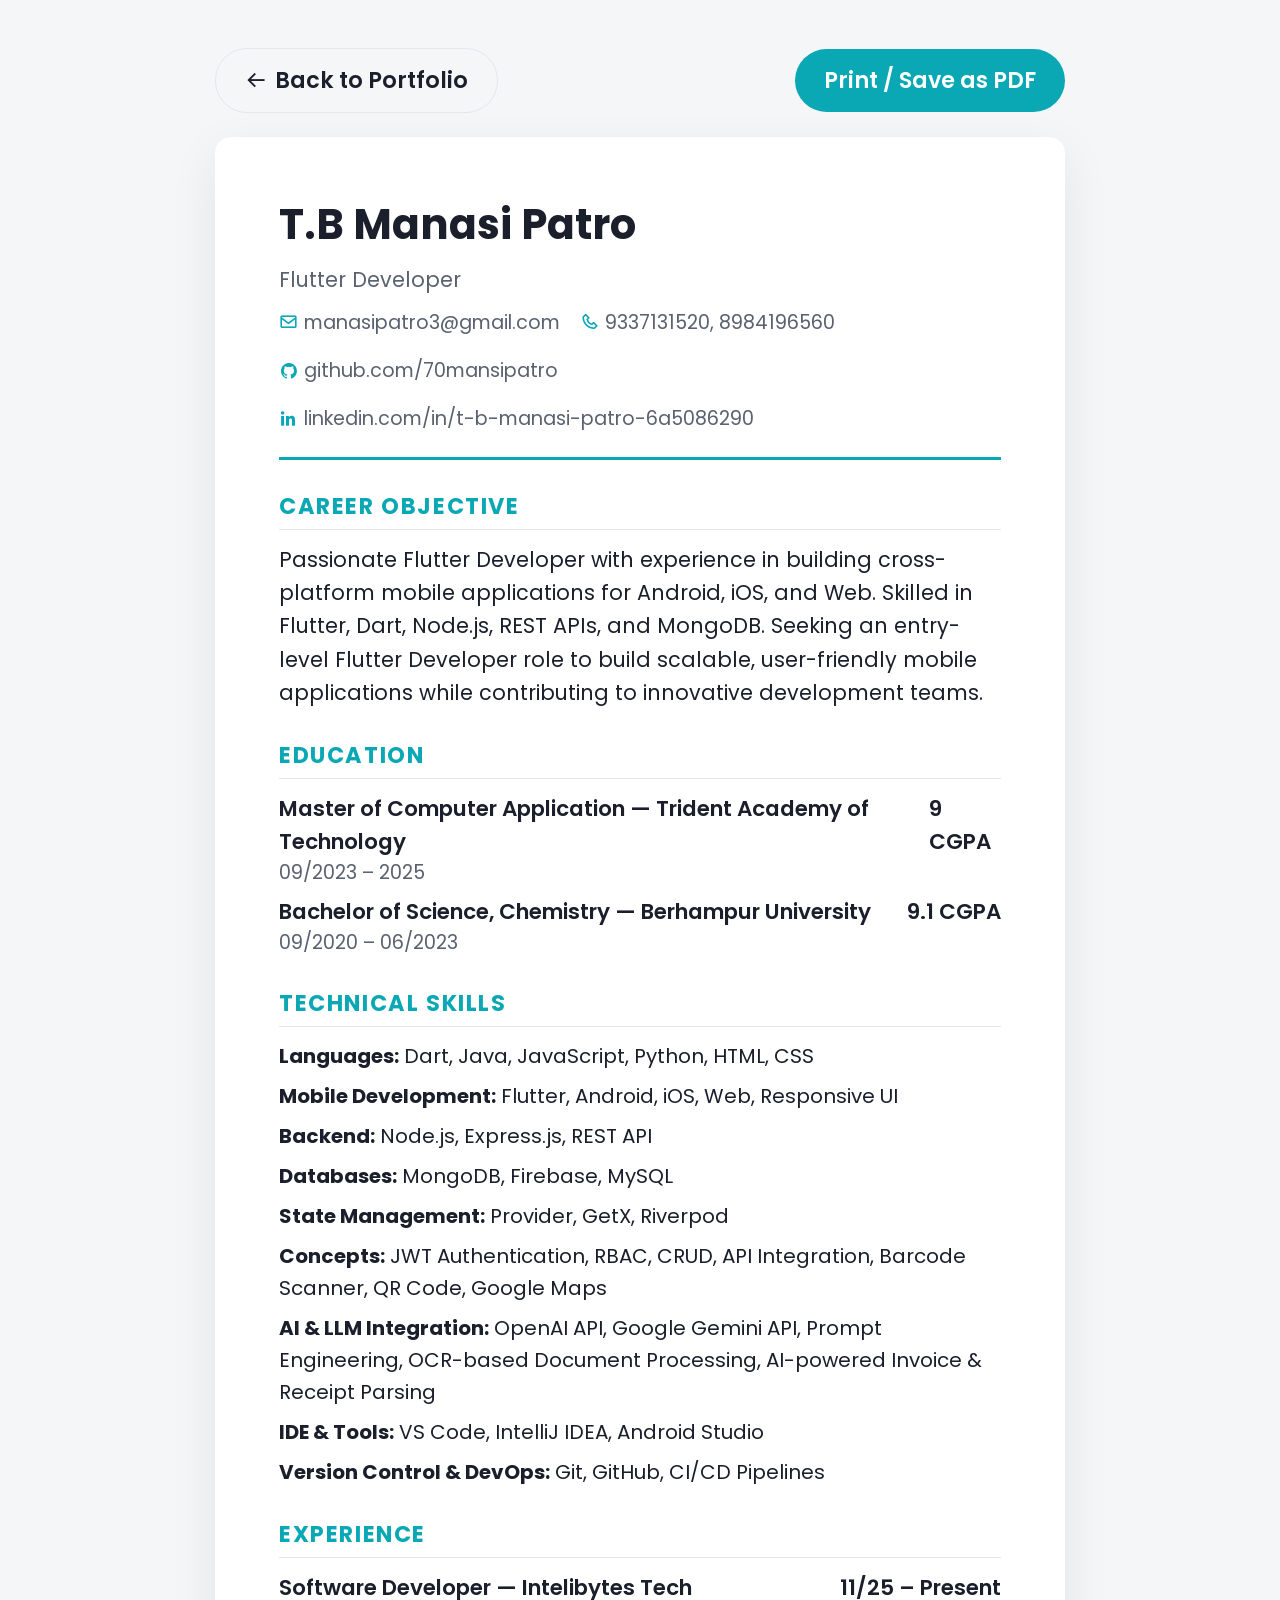
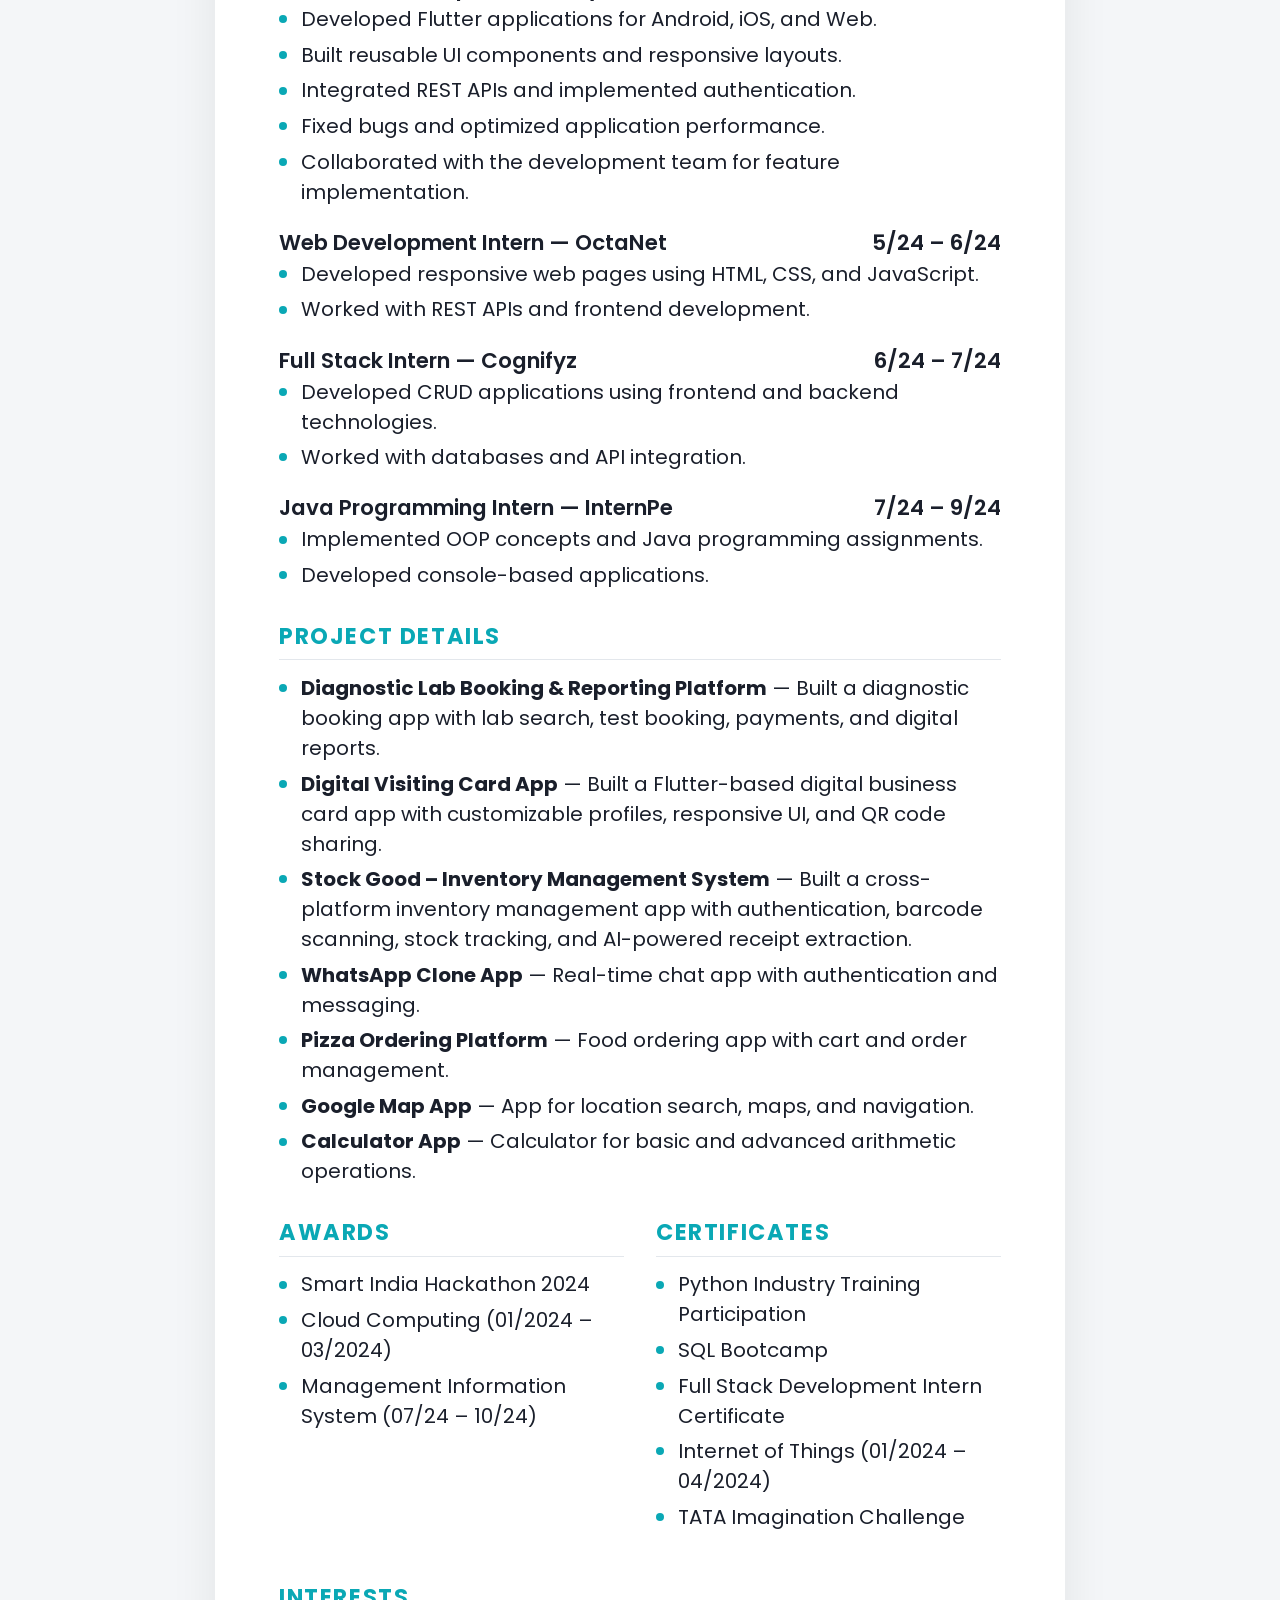
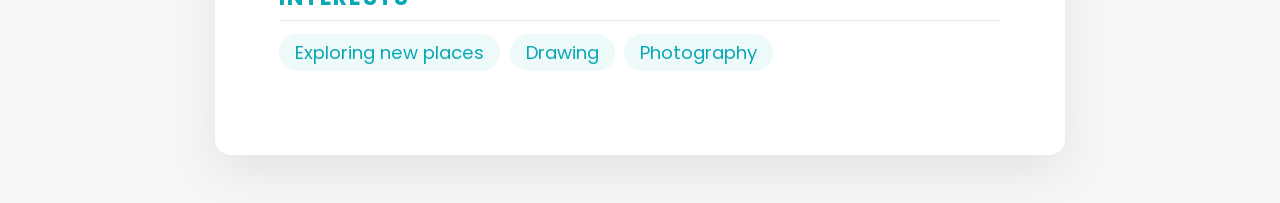
==== resume.html @ b0426908 "update" ====
<!DOCTYPE html>
<html lang="en">

<head>
    <meta charset="UTF-8">
    <meta name="viewport" content="width=device-width, initial-scale=1.0">
    <title>Manasi Patro | Resume</title>
    <link href='https://unpkg.com/boxicons@2.1.4/css/boxicons.min.css' rel='stylesheet'>
    <style>
        @import url("https://fonts.googleapis.com/css2?family=Poppins:wght@300;400;500;600;700;800&display=swap");

        * {
            margin: 0;
            padding: 0;
            box-sizing: border-box;
            font-family: "Poppins", sans-serif;
        }

        :root {
            --ink: #1a1f2b;
            --muted: #5a6270;
            --accent: #0aa8b5;
            --line: #e3e7ec;
        }

        body {
            background: #f4f6f8;
            color: var(--ink);
            padding: 3rem 1.5rem;
        }

        .toolbar {
            max-width: 850px;
            margin: 0 auto 1.5rem;
            display: flex;
            justify-content: space-between;
            align-items: center;
        }

        .toolbar a,
        .toolbar button {
            font-size: 1.4rem;
            padding: .9rem 1.8rem;
            border-radius: 2rem;
            cursor: pointer;
            font-weight: 600;
            border: none;
        }

        .back-link {
            background: transparent;
            color: var(--ink);
            border: .1rem solid var(--line) !important;
            text-decoration: none;
            display: inline-flex;
            align-items: center;
            gap: .5rem;
        }

        .print-btn {
            background: var(--accent);
            color: #fff;
        }

        .resume {
            max-width: 850px;
            margin: 0 auto;
            background: #fff;
            border-radius: 1rem;
            box-shadow: 0 1rem 3rem rgba(0, 0, 0, .08);
            padding: 3.5rem 4rem;
        }

        .resume-header {
            display: flex;
            justify-content: space-between;
            align-items: center;
            border-bottom: .2rem solid var(--accent);
            padding-bottom: 1.5rem;
            margin-bottom: 1.8rem;
        }

        .resume-header h1 {
            font-size: 2.6rem;
        }

        .resume-header p {
            color: var(--muted);
            font-size: 1.3rem;
            margin-top: .5rem;
        }

        .contact-line {
            font-size: 1.2rem;
            color: var(--muted);
            display: flex;
            flex-wrap: wrap;
            gap: 1.2rem;
            margin-top: .8rem;
        }

        .contact-line span {
            display: inline-flex;
            align-items: center;
            gap: .4rem;
        }

        .contact-line i {
            color: var(--accent);
        }

        section {
            margin-bottom: 1.8rem;
        }

        h2.section-title {
            font-size: 1.4rem;
            text-transform: uppercase;
            letter-spacing: .1rem;
            color: var(--accent);
            margin-bottom: .8rem;
            border-bottom: .1rem solid var(--line);
            padding-bottom: .4rem;
        }

        p.objective {
            font-size: 1.3rem;
            color: var(--ink);
            line-height: 1.6;
        }

        .grid-2 {
            display: grid;
            grid-template-columns: 1fr 1fr;
            gap: 1rem 2rem;
        }

        .item-title {
            display: flex;
            justify-content: space-between;
            font-size: 1.35rem;
            font-weight: 600;
        }

        .item-sub {
            font-size: 1.2rem;
            color: var(--muted);
            margin-bottom: .5rem;
        }

        ul.bullets {
            list-style: none;
            margin-bottom: 1.2rem;
        }

        ul.bullets li {
            font-size: 1.25rem;
            color: var(--ink);
            padding-left: 1.4rem;
            position: relative;
            margin-bottom: .35rem;
            line-height: 1.5;
        }

        ul.bullets li::before {
            content: '';
            position: absolute;
            left: 0;
            top: .7rem;
            width: .5rem;
            height: .5rem;
            border-radius: 50%;
            background: var(--accent);
        }

        .skill-row {
            font-size: 1.25rem;
            margin-bottom: .5rem;
            line-height: 1.6;
        }

        .skill-row b {
            color: var(--ink);
        }

        .tag-list {
            display: flex;
            flex-wrap: wrap;
            gap: .6rem;
        }

        .tag {
            background: #eef9fa;
            color: var(--accent);
            font-size: 1.15rem;
            padding: .3rem 1rem;
            border-radius: 1.5rem;
        }

        @media print {
            body {
                background: #fff;
                padding: 0;
            }

            .toolbar {
                display: none;
            }

            .resume {
                box-shadow: none;
                padding: 1rem 0;
            }
        }

        @media (max-width: 700px) {
            .resume {
                padding: 2rem;
            }

            .grid-2 {
                grid-template-columns: 1fr;
            }

            .resume-header {
                flex-direction: column;
                align-items: flex-start;
            }
        }
    </style>
</head>

<body>
    <div class="toolbar">
        <a href="index.html" class="back-link"><i class='bx bx-arrow-back'></i> Back to Portfolio</a>
        <button class="print-btn" onclick="window.print()">Print / Save as PDF</button>
    </div>

    <div class="resume">
        <div class="resume-header">
            <div>
                <h1>T.B Manasi Patro</h1>
                <p>Flutter Developer</p>
                <div class="contact-line">
                    <span><i class='bx bx-envelope'></i> manasipatro3@gmail.com</span>
                    <span><i class='bx bx-phone'></i> 9337131520, 8984196560</span>
                    <span><i class='bx bxl-github'></i> github.com/70mansipatro</span>
                    <span><i class='bx bxl-linkedin'></i> linkedin.com/in/t-b-manasi-patro-6a5086290</span>
                </div>
            </div>
        </div>

        <section>
            <h2 class="section-title">Career Objective</h2>
            <p class="objective">Passionate Flutter Developer with experience in building cross-platform mobile
                applications for Android, iOS, and Web. Skilled in Flutter, Dart, Node.js, REST APIs, and MongoDB.
                Seeking an entry-level Flutter Developer role to build scalable, user-friendly mobile applications
                while contributing to innovative development teams.</p>
        </section>

        <section>
            <h2 class="section-title">Education</h2>
            <div class="item-title"><span>Master of Computer Application — Trident Academy of Technology</span><span>9 CGPA</span></div>
            <div class="item-sub">09/2023 – 2025</div>
            <div class="item-title"><span>Bachelor of Science, Chemistry — Berhampur University</span><span>9.1 CGPA</span></div>
            <div class="item-sub">09/2020 – 06/2023</div>
        </section>

        <section>
            <h2 class="section-title">Technical Skills</h2>
            <div class="skill-row"><b>Languages:</b> Dart, Java, JavaScript, Python, HTML, CSS</div>
            <div class="skill-row"><b>Mobile Development:</b> Flutter, Android, iOS, Web, Responsive UI</div>
            <div class="skill-row"><b>Backend:</b> Node.js, Express.js, REST API</div>
            <div class="skill-row"><b>Databases:</b> MongoDB, Firebase, MySQL</div>
            <div class="skill-row"><b>State Management:</b> Provider, GetX, Riverpod</div>
            <div class="skill-row"><b>Concepts:</b> JWT Authentication, RBAC, CRUD, API Integration, Barcode Scanner, QR Code, Google Maps</div>
            <div class="skill-row"><b>AI & LLM Integration:</b> OpenAI API, Google Gemini API, Prompt Engineering, OCR-based Document Processing, AI-powered Invoice & Receipt Parsing</div>
            <div class="skill-row"><b>IDE & Tools:</b> VS Code, IntelliJ IDEA, Android Studio</div>
            <div class="skill-row"><b>Version Control & DevOps:</b> Git, GitHub, CI/CD Pipelines</div>
        </section>

        <section>
            <h2 class="section-title">Experience</h2>

            <div class="item-title"><span>Software Developer — Intelibytes Tech</span><span>11/25 – Present</span></div>
            <ul class="bullets">
                <li>Developed Flutter applications for Android, iOS, and Web.</li>
                <li>Built reusable UI components and responsive layouts.</li>
                <li>Integrated REST APIs and implemented authentication.</li>
                <li>Fixed bugs and optimized application performance.</li>
                <li>Collaborated with the development team for feature implementation.</li>
            </ul>

            <div class="item-title"><span>Web Development Intern — OctaNet</span><span>5/24 – 6/24</span></div>
            <ul class="bullets">
                <li>Developed responsive web pages using HTML, CSS, and JavaScript.</li>
                <li>Worked with REST APIs and frontend development.</li>
            </ul>

            <div class="item-title"><span>Full Stack Intern — Cognifyz</span><span>6/24 – 7/24</span></div>
            <ul class="bullets">
                <li>Developed CRUD applications using frontend and backend technologies.</li>
                <li>Worked with databases and API integration.</li>
            </ul>

            <div class="item-title"><span>Java Programming Intern — InternPe</span><span>7/24 – 9/24</span></div>
            <ul class="bullets">
                <li>Implemented OOP concepts and Java programming assignments.</li>
                <li>Developed console-based applications.</li>
            </ul>
        </section>

        <section>
            <h2 class="section-title">Project Details</h2>
            <ul class="bullets">
                <li><b>Diagnostic Lab Booking & Reporting Platform</b> — Built a diagnostic booking app with lab search, test booking, payments, and digital reports.</li>
                <li><b>Digital Visiting Card App</b> — Built a Flutter-based digital business card app with customizable profiles, responsive UI, and QR code sharing.</li>
                <li><b>Stock Good – Inventory Management System</b> — Built a cross-platform inventory management app with authentication, barcode scanning, stock tracking, and AI-powered receipt extraction.</li>
                <li><b>WhatsApp Clone App</b> — Real-time chat app with authentication and messaging.</li>
                <li><b>Pizza Ordering Platform</b> — Food ordering app with cart and order management.</li>
                <li><b>Google Map App</b> — App for location search, maps, and navigation.</li>
                <li><b>Calculator App</b> — Calculator for basic and advanced arithmetic operations.</li>
            </ul>
        </section>

        <div class="grid-2">
            <section>
                <h2 class="section-title">Awards</h2>
                <ul class="bullets">
                    <li>Smart India Hackathon 2024</li>
                    <li>Cloud Computing (01/2024 – 03/2024)</li>
                    <li>Management Information System (07/24 – 10/24)</li>
                </ul>
            </section>

            <section>
                <h2 class="section-title">Certificates</h2>
                <ul class="bullets">
                    <li>Python Industry Training Participation</li>
                    <li>SQL Bootcamp</li>
                    <li>Full Stack Development Intern Certificate</li>
                    <li>Internet of Things (01/2024 – 04/2024)</li>
                    <li>TATA Imagination Challenge</li>
                </ul>
            </section>
        </div>

        <section>
            <h2 class="section-title">Interests</h2>
            <div class="tag-list">
                <span class="tag">Exploring new places</span>
                <span class="tag">Drawing</span>
                <span class="tag">Photography</span>
            </div>
        </section>
    </div>
</body>

</html>
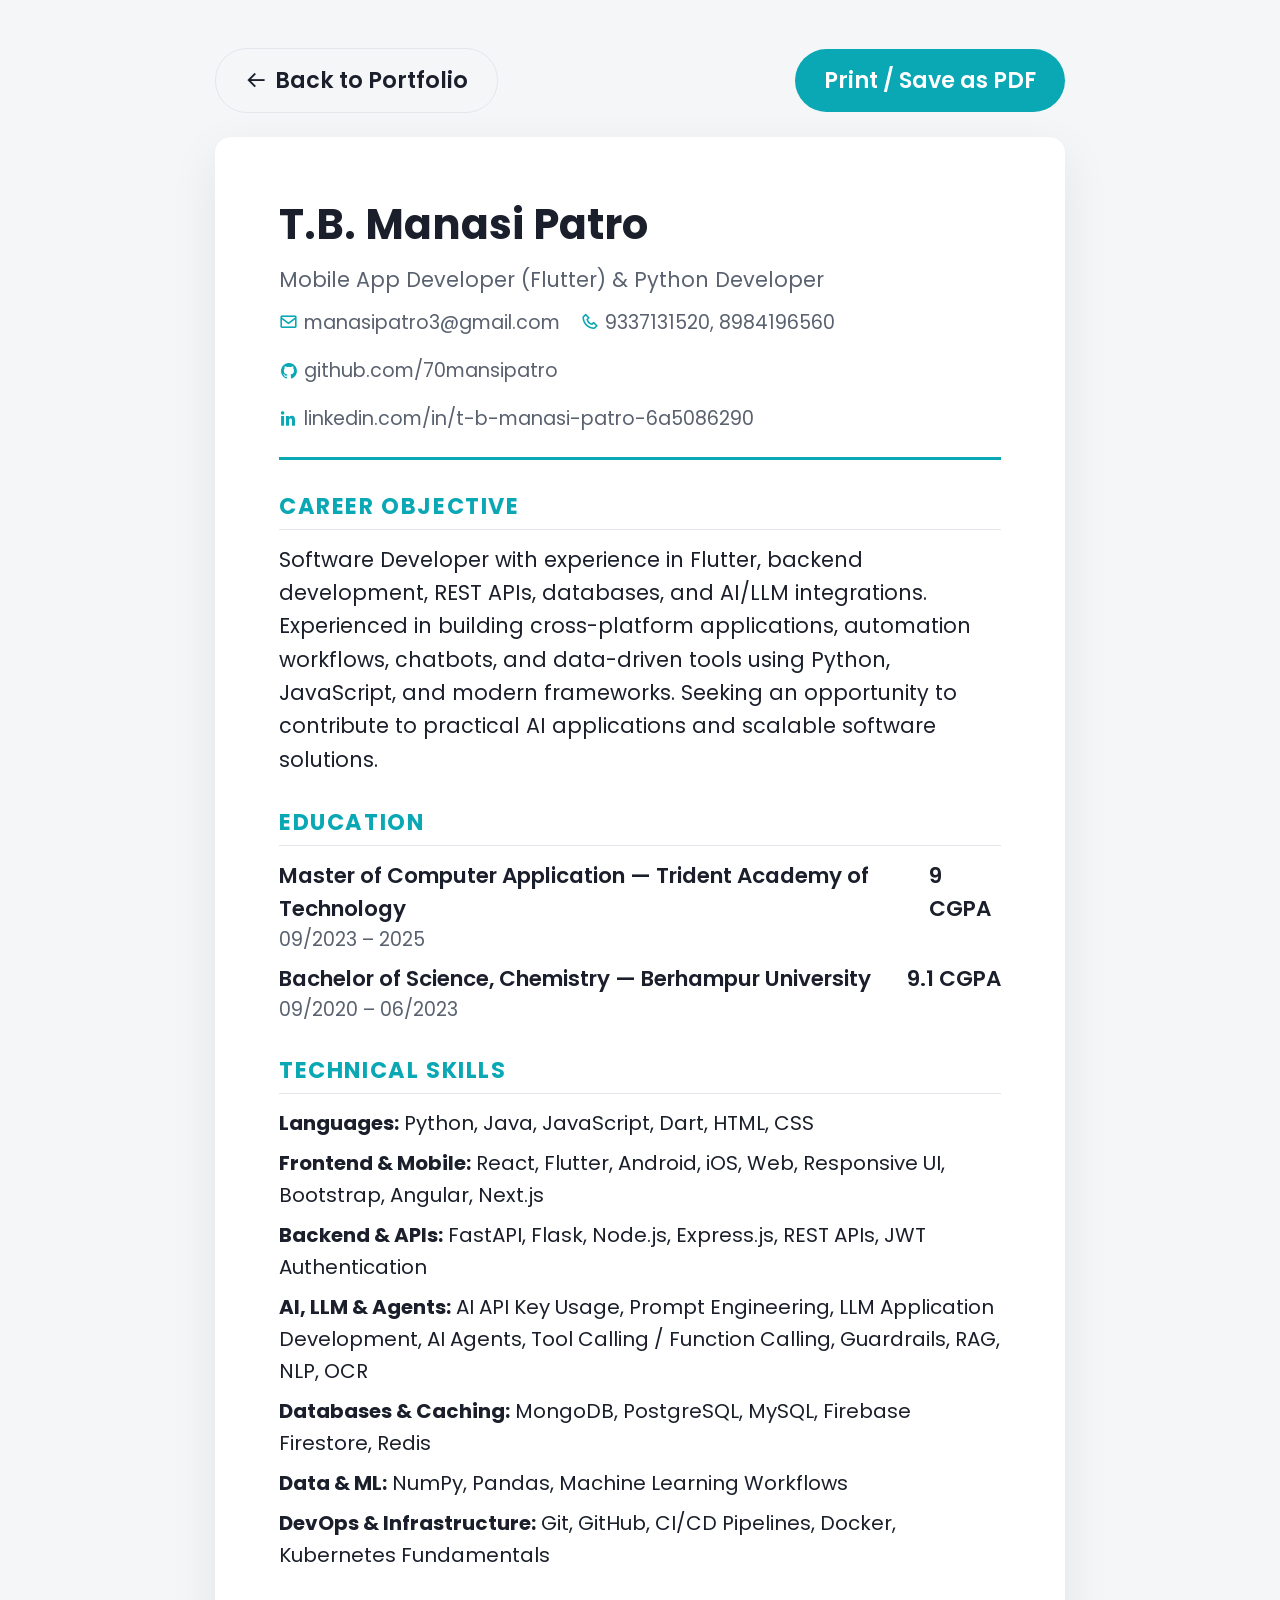
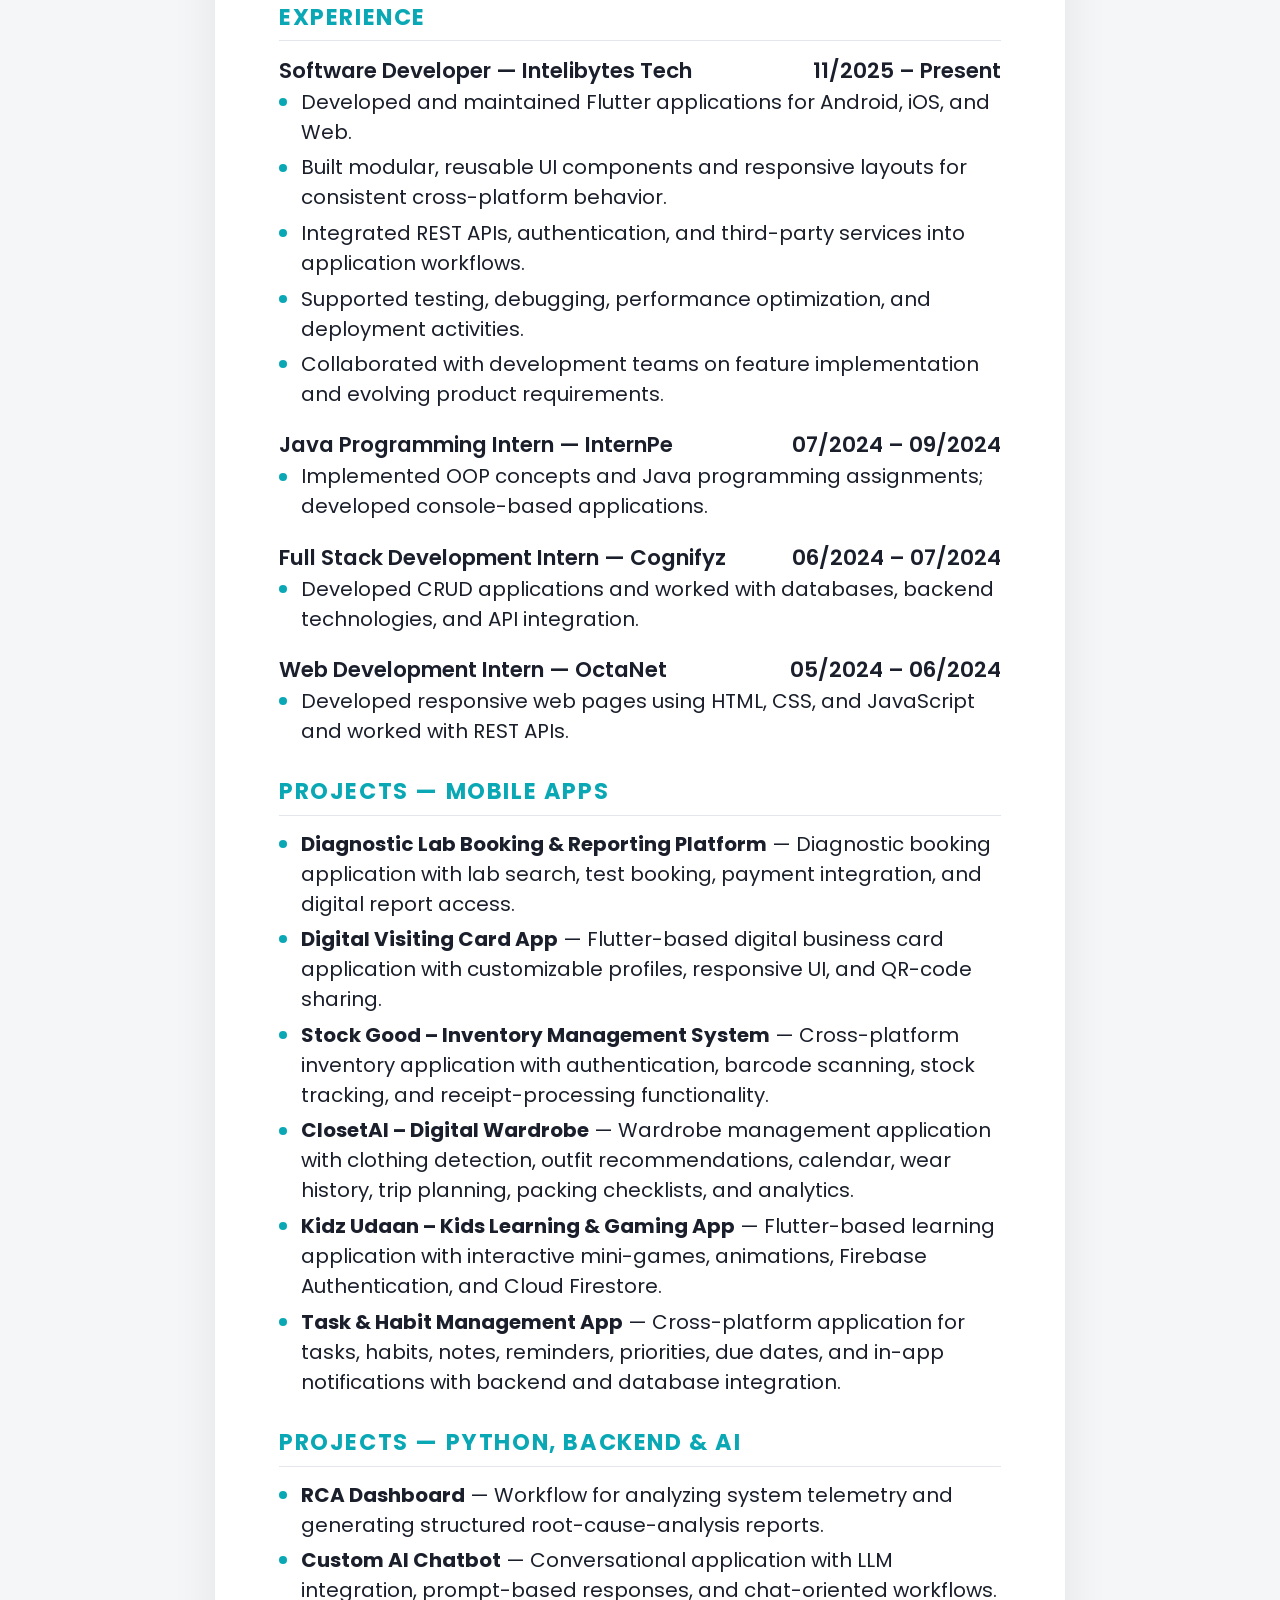
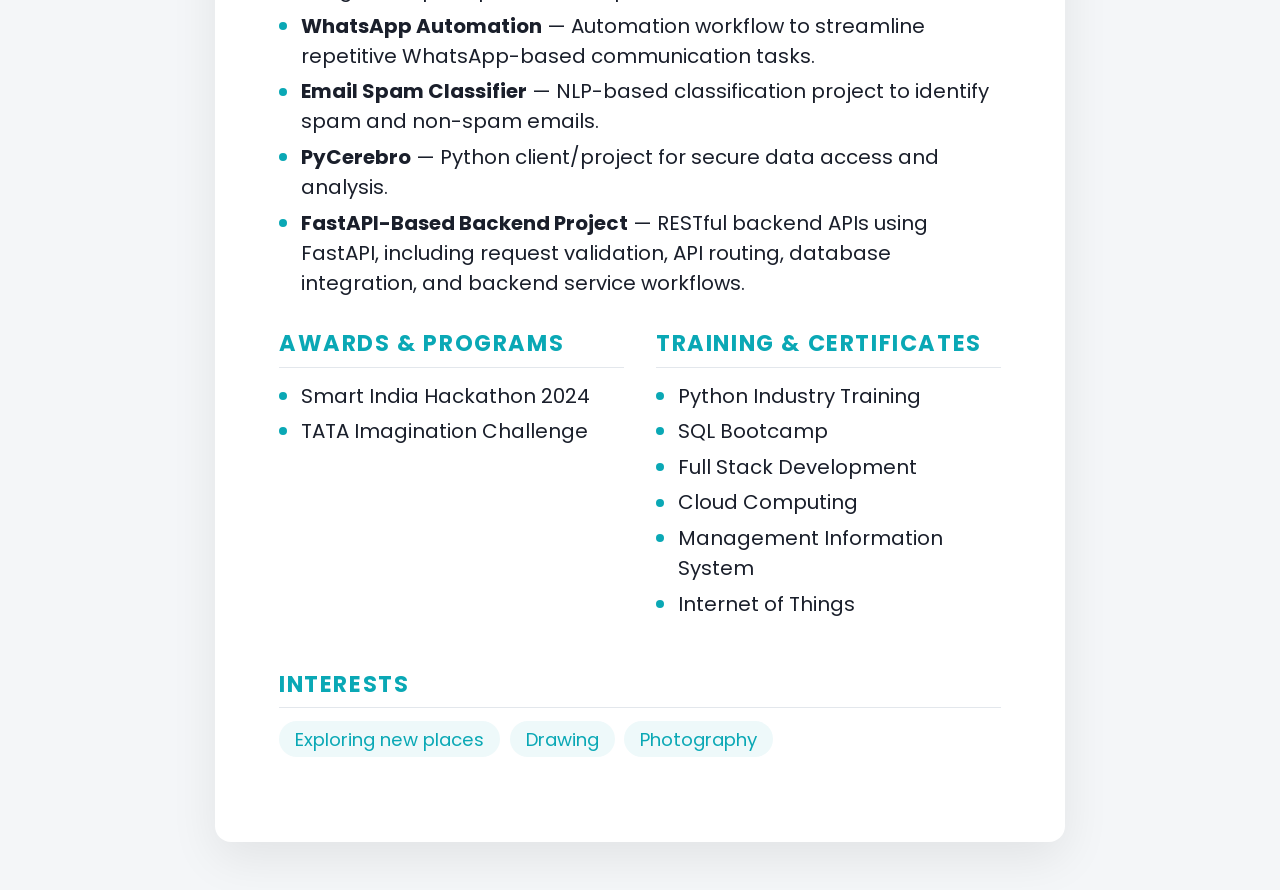
==== commit 53b1d1ce: "Update portfolio" ====
--- a/resume.html
+++ b/resume.html
@@ -239,8 +239,8 @@
     <div class="resume">
         <div class="resume-header">
             <div>
-                <h1>T.B Manasi Patro</h1>
-                <p>Flutter Developer</p>
+                <h1>T.B. Manasi Patro</h1>
+                <p>Mobile App Developer (Flutter) &amp; Python Developer</p>
                 <div class="contact-line">
                     <span><i class='bx bx-envelope'></i> manasipatro3@gmail.com</span>
                     <span><i class='bx bx-phone'></i> 9337131520, 8984196560</span>
@@ -252,10 +252,10 @@
 
         <section>
             <h2 class="section-title">Career Objective</h2>
-            <p class="objective">Passionate Flutter Developer with experience in building cross-platform mobile
-                applications for Android, iOS, and Web. Skilled in Flutter, Dart, Node.js, REST APIs, and MongoDB.
-                Seeking an entry-level Flutter Developer role to build scalable, user-friendly mobile applications
-                while contributing to innovative development teams.</p>
+            <p class="objective">Software Developer with experience in Flutter, backend development, REST APIs,
+                databases, and AI/LLM integrations. Experienced in building cross-platform applications, automation
+                workflows, chatbots, and data-driven tools using Python, JavaScript, and modern frameworks. Seeking an
+                opportunity to contribute to practical AI applications and scalable software solutions.</p>
         </section>
 
         <section>
@@ -268,79 +268,85 @@
 
         <section>
             <h2 class="section-title">Technical Skills</h2>
-            <div class="skill-row"><b>Languages:</b> Dart, Java, JavaScript, Python, HTML, CSS</div>
-            <div class="skill-row"><b>Mobile Development:</b> Flutter, Android, iOS, Web, Responsive UI</div>
-            <div class="skill-row"><b>Backend:</b> Node.js, Express.js, REST API</div>
-            <div class="skill-row"><b>Databases:</b> MongoDB, Firebase, MySQL</div>
-            <div class="skill-row"><b>State Management:</b> Provider, GetX, Riverpod</div>
-            <div class="skill-row"><b>Concepts:</b> JWT Authentication, RBAC, CRUD, API Integration, Barcode Scanner, QR Code, Google Maps</div>
-            <div class="skill-row"><b>AI & LLM Integration:</b> OpenAI API, Google Gemini API, Prompt Engineering, OCR-based Document Processing, AI-powered Invoice & Receipt Parsing</div>
-            <div class="skill-row"><b>IDE & Tools:</b> VS Code, IntelliJ IDEA, Android Studio</div>
-            <div class="skill-row"><b>Version Control & DevOps:</b> Git, GitHub, CI/CD Pipelines</div>
+            <div class="skill-row"><b>Languages:</b> Python, Java, JavaScript, Dart, HTML, CSS</div>
+            <div class="skill-row"><b>Frontend &amp; Mobile:</b> React, Flutter, Android, iOS, Web, Responsive UI, Bootstrap, Angular, Next.js</div>
+            <div class="skill-row"><b>Backend &amp; APIs:</b> FastAPI, Flask, Node.js, Express.js, REST APIs, JWT Authentication</div>
+            <div class="skill-row"><b>AI, LLM &amp; Agents:</b> AI API Key Usage, Prompt Engineering, LLM Application Development, AI Agents, Tool Calling / Function Calling, Guardrails, RAG, NLP, OCR</div>
+            <div class="skill-row"><b>Databases &amp; Caching:</b> MongoDB, PostgreSQL, MySQL, Firebase Firestore, Redis</div>
+            <div class="skill-row"><b>Data &amp; ML:</b> NumPy, Pandas, Machine Learning Workflows</div>
+            <div class="skill-row"><b>DevOps &amp; Infrastructure:</b> Git, GitHub, CI/CD Pipelines, Docker, Kubernetes Fundamentals</div>
         </section>
 
         <section>
             <h2 class="section-title">Experience</h2>
 
-            <div class="item-title"><span>Software Developer — Intelibytes Tech</span><span>11/25 – Present</span></div>
-            <ul class="bullets">
-                <li>Developed Flutter applications for Android, iOS, and Web.</li>
-                <li>Built reusable UI components and responsive layouts.</li>
-                <li>Integrated REST APIs and implemented authentication.</li>
-                <li>Fixed bugs and optimized application performance.</li>
-                <li>Collaborated with the development team for feature implementation.</li>
-            </ul>
-
-            <div class="item-title"><span>Web Development Intern — OctaNet</span><span>5/24 – 6/24</span></div>
-            <ul class="bullets">
-                <li>Developed responsive web pages using HTML, CSS, and JavaScript.</li>
-                <li>Worked with REST APIs and frontend development.</li>
-            </ul>
-
-            <div class="item-title"><span>Full Stack Intern — Cognifyz</span><span>6/24 – 7/24</span></div>
-            <ul class="bullets">
-                <li>Developed CRUD applications using frontend and backend technologies.</li>
-                <li>Worked with databases and API integration.</li>
-            </ul>
-
-            <div class="item-title"><span>Java Programming Intern — InternPe</span><span>7/24 – 9/24</span></div>
-            <ul class="bullets">
-                <li>Implemented OOP concepts and Java programming assignments.</li>
-                <li>Developed console-based applications.</li>
-            </ul>
-        </section>
-
-        <section>
-            <h2 class="section-title">Project Details</h2>
-            <ul class="bullets">
-                <li><b>Diagnostic Lab Booking & Reporting Platform</b> — Built a diagnostic booking app with lab search, test booking, payments, and digital reports.</li>
-                <li><b>Digital Visiting Card App</b> — Built a Flutter-based digital business card app with customizable profiles, responsive UI, and QR code sharing.</li>
-                <li><b>Stock Good – Inventory Management System</b> — Built a cross-platform inventory management app with authentication, barcode scanning, stock tracking, and AI-powered receipt extraction.</li>
-                <li><b>WhatsApp Clone App</b> — Real-time chat app with authentication and messaging.</li>
-                <li><b>Pizza Ordering Platform</b> — Food ordering app with cart and order management.</li>
-                <li><b>Google Map App</b> — App for location search, maps, and navigation.</li>
-                <li><b>Calculator App</b> — Calculator for basic and advanced arithmetic operations.</li>
+            <div class="item-title"><span>Software Developer — Intelibytes Tech</span><span>11/2025 – Present</span></div>
+            <ul class="bullets">
+                <li>Developed and maintained Flutter applications for Android, iOS, and Web.</li>
+                <li>Built modular, reusable UI components and responsive layouts for consistent cross-platform behavior.</li>
+                <li>Integrated REST APIs, authentication, and third-party services into application workflows.</li>
+                <li>Supported testing, debugging, performance optimization, and deployment activities.</li>
+                <li>Collaborated with development teams on feature implementation and evolving product requirements.</li>
+            </ul>
+
+            <div class="item-title"><span>Java Programming Intern — InternPe</span><span>07/2024 – 09/2024</span></div>
+            <ul class="bullets">
+                <li>Implemented OOP concepts and Java programming assignments; developed console-based applications.</li>
+            </ul>
+
+            <div class="item-title"><span>Full Stack Development Intern — Cognifyz</span><span>06/2024 – 07/2024</span></div>
+            <ul class="bullets">
+                <li>Developed CRUD applications and worked with databases, backend technologies, and API integration.</li>
+            </ul>
+
+            <div class="item-title"><span>Web Development Intern — OctaNet</span><span>05/2024 – 06/2024</span></div>
+            <ul class="bullets">
+                <li>Developed responsive web pages using HTML, CSS, and JavaScript and worked with REST APIs.</li>
+            </ul>
+        </section>
+
+        <section>
+            <h2 class="section-title">Projects — Mobile Apps</h2>
+            <ul class="bullets">
+                <li><b>Diagnostic Lab Booking &amp; Reporting Platform</b> — Diagnostic booking application with lab search, test booking, payment integration, and digital report access.</li>
+                <li><b>Digital Visiting Card App</b> — Flutter-based digital business card application with customizable profiles, responsive UI, and QR-code sharing.</li>
+                <li><b>Stock Good – Inventory Management System</b> — Cross-platform inventory application with authentication, barcode scanning, stock tracking, and receipt-processing functionality.</li>
+                <li><b>ClosetAI – Digital Wardrobe</b> — Wardrobe management application with clothing detection, outfit recommendations, calendar, wear history, trip planning, packing checklists, and analytics.</li>
+                <li><b>Kidz Udaan – Kids Learning &amp; Gaming App</b> — Flutter-based learning application with interactive mini-games, animations, Firebase Authentication, and Cloud Firestore.</li>
+                <li><b>Task &amp; Habit Management App</b> — Cross-platform application for tasks, habits, notes, reminders, priorities, due dates, and in-app notifications with backend and database integration.</li>
+            </ul>
+        </section>
+
+        <section>
+            <h2 class="section-title">Projects — Python, Backend &amp; AI</h2>
+            <ul class="bullets">
+                <li><b>RCA Dashboard</b> — Workflow for analyzing system telemetry and generating structured root-cause-analysis reports.</li>
+                <li><b>Custom AI Chatbot</b> — Conversational application with LLM integration, prompt-based responses, and chat-oriented workflows.</li>
+                <li><b>WhatsApp Automation</b> — Automation workflow to streamline repetitive WhatsApp-based communication tasks.</li>
+                <li><b>Email Spam Classifier</b> — NLP-based classification project to identify spam and non-spam emails.</li>
+                <li><b>PyCerebro</b> — Python client/project for secure data access and analysis.</li>
+                <li><b>FastAPI-Based Backend Project</b> — RESTful backend APIs using FastAPI, including request validation, API routing, database integration, and backend service workflows.</li>
             </ul>
         </section>
 
         <div class="grid-2">
             <section>
-                <h2 class="section-title">Awards</h2>
+                <h2 class="section-title">Awards &amp; Programs</h2>
                 <ul class="bullets">
                     <li>Smart India Hackathon 2024</li>
-                    <li>Cloud Computing (01/2024 – 03/2024)</li>
-                    <li>Management Information System (07/24 – 10/24)</li>
+                    <li>TATA Imagination Challenge</li>
                 </ul>
             </section>
 
             <section>
-                <h2 class="section-title">Certificates</h2>
+                <h2 class="section-title">Training &amp; Certificates</h2>
                 <ul class="bullets">
-                    <li>Python Industry Training Participation</li>
+                    <li>Python Industry Training</li>
                     <li>SQL Bootcamp</li>
-                    <li>Full Stack Development Intern Certificate</li>
-                    <li>Internet of Things (01/2024 – 04/2024)</li>
-                    <li>TATA Imagination Challenge</li>
+                    <li>Full Stack Development</li>
+                    <li>Cloud Computing</li>
+                    <li>Management Information System</li>
+                    <li>Internet of Things</li>
                 </ul>
             </section>
         </div>
